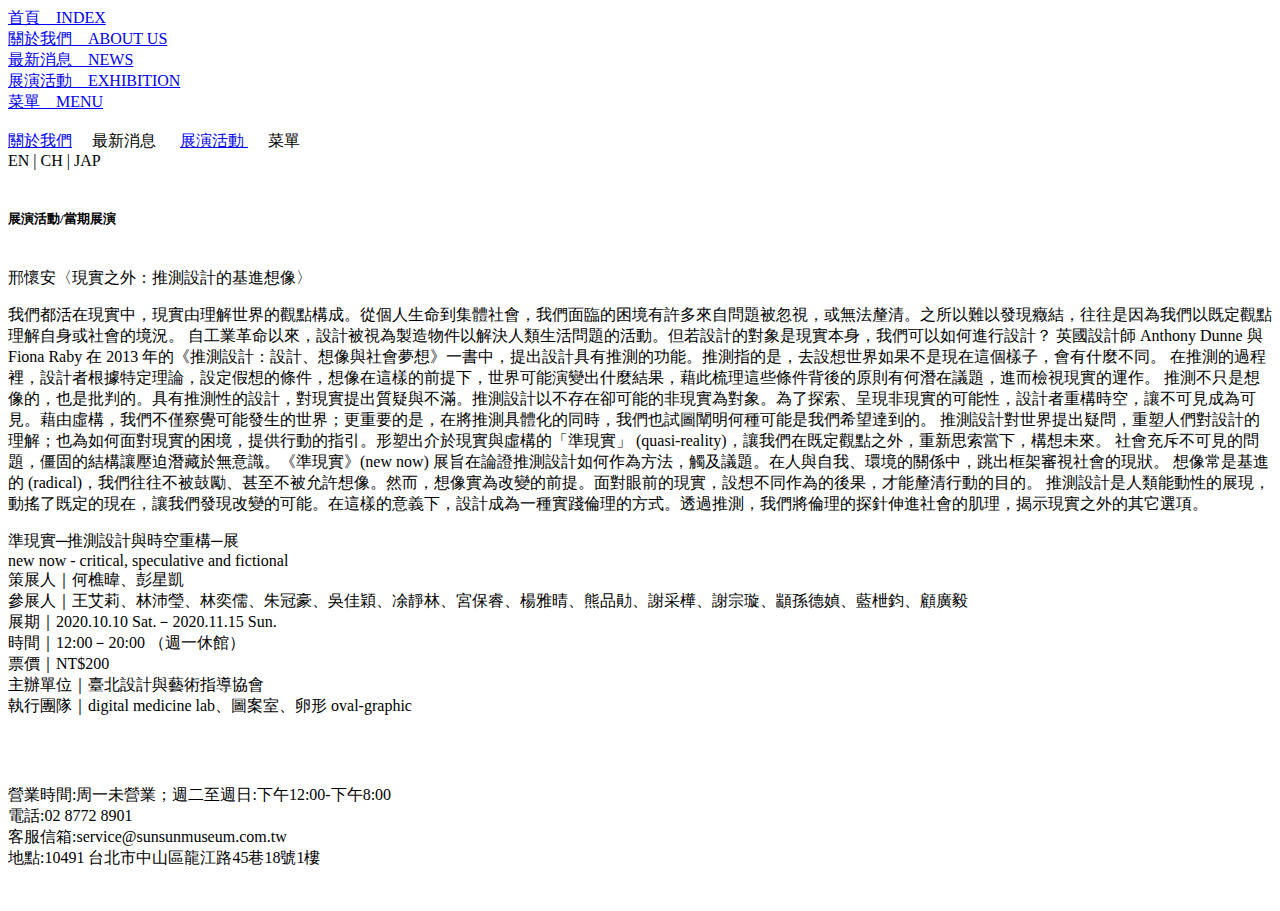
==== Sun-exhibition.html @ 6418f110 "Add files via upload" ====
<!DOCTYPE html>
<html lang="en">

<head>
    <meta charset="UTF-8">
    <title>Document</title>
    <link href="https://fonts.googleapis.com/css2?family=Noto+Sans+TC:wght@300;500&display=swap" rel="stylesheet">
    <link href="https://cdn.jsdelivr.net/npm/bootstrap@5.0.0-beta3/dist/css/bootstrap.min.css" rel="stylesheet" integrity="sha384-eOJMYsd53ii+scO/bJGFsiCZc+5NDVN2yr8+0RDqr0Ql0h+rP48ckxlpbzKgwra6" crossorigin="anonymous">
    <link rel="stylesheet" href="exhibition-style.css">
    <meta name="viewport" content="width=device-width, initial-scale=1.0">
    <link rel="stylesheet" media="screen and (max-width: 480px)" href="exhibition480px.css">
</head>

<body>
   <!--  480漢堡-->
    <div class="menu-btn">
        <span></span>
        <span></span>
        <span></span>
    </div>

    <div class="menu-box">
       <a href="index.html">首頁&emsp;INDEX</a><br>
        <a href="Sun-about%20us.html">關於我們&emsp;ABOUT US</a><br>
        <a href="#">最新消息&emsp;NEWS</a><br>
        <a href="Sun-exhibition.html">展演活動&emsp;EXHIBITION</a><br>
        <a href="#">菜單&emsp;MENU</a><br>
    </div>
    <!--  480漢堡-->
    <!-- header -->
    <div class="header">
        <div class="container no-gutters px-0">
            <div class="row">
                <div class="col-3">
                    <a href="index.html"><img src="logo.png" height="50px" alt=""></a>
                </div>
                <div class="col-5 fs-4">
                    <a href="Sun-about%20us.html">關於我們</a> &emsp;最新消息 &emsp; <a href="Sun-exhibition.html">展演活動 </a>&emsp; 菜單
                </div>
                <div class="col-2 fs-5">
                    EN | CH | JAP
                </div>
                <div class="col-1">
                    <a href="https://www.instagram.com/sunsunmuseum/"><img src="instagram.png" alt=""></a>
                    <a href="https://www.facebook.com/sunsunmuseum/"><img src="favebook.png" alt=""></a>
                </div>
            </div>
        </div>
    </div>
    <!-- header -->
    <h5 class="soyn">展演活動/當期展演</h5>
    <div class="critial">
        <img class="critical" src="%E7%B6%B2%E7%AB%99%E6%9C%9F%E4%B8%AD/1209.jpg" alt="" width="1000px">
    </div>
    <div class="content">
        <div class="ppp">
        邢懷安〈現實之外：推測設計的基進想像〉
        </div>
        <p>我們都活在現實中，現實由理解世界的觀點構成。從個人生命到集體社會，我們面臨的困境有許多來自問題被忽視，或無法釐清。之所以難以發現癥結，往往是因為我們以既定觀點理解自身或社會的境況。
        自工業革命以來，設計被視為製造物件以解決人類生活問題的活動。但若設計的對象是現實本身，我們可以如何進行設計？
        英國設計師 Anthony Dunne 與 Fiona Raby 在 2013 年的《推測設計：設計、想像與社會夢想》一書中，提出設計具有推測的功能。推測指的是，去設想世界如果不是現在這個樣子，會有什麼不同。
        在推測的過程裡，設計者根據特定理論，設定假想的條件，想像在這樣的前提下，世界可能演變出什麼結果，藉此梳理這些條件背後的原則有何潛在議題，進而檢視現實的運作。
        推測不只是想像的，也是批判的。具有推測性的設計，對現實提出質疑與不滿。推測設計以不存在卻可能的非現實為對象。為了探索、呈現非現實的可能性，設計者重構時空，讓不可見成為可見。藉由虛構，我們不僅察覺可能發生的世界；更重要的是，在將推測具體化的同時，我們也試圖闡明何種可能是我們希望達到的。
        推測設計對世界提出疑問，重塑人們對設計的理解；也為如何面對現實的困境，提供行動的指引。形塑出介於現實與虛構的「準現實」 (quasi-reality)，讓我們在既定觀點之外，重新思索當下，構想未來。
        社會充斥不可見的問題，僵固的結構讓壓迫潛藏於無意識。《準現實》(new now) 展旨在論證推測設計如何作為方法，觸及議題。在人與自我、環境的關係中，跳出框架審視社會的現狀。
        想像常是基進的 (radical)，我們往往不被鼓勵、甚至不被允許想像。然而，想像實為改變的前提。面對眼前的現實，設想不同作為的後果，才能釐清行動的目的。
        推測設計是人類能動性的展現，動搖了既定的現在，讓我們發現改變的可能。在這樣的意義下，設計成為一種實踐倫理的方式。透過推測，我們將倫理的探針伸進社會的肌理，揭示現實之外的其它選項。</p>
    </div>
    
    <div class="imformation">
        <p>準現實─推測設計與時空重構─展<br>
        new now - critical, speculative and fictional <br>
        策展人｜何樵暐、彭星凱<br>
        參展人｜王艾莉、林沛瑩、林奕儒、朱冠豪、吳佳穎、凃靜林、宮保睿、楊雅晴、熊品勛、謝采樺、謝宗璇、顓孫德媜、藍枻鈞、顧廣毅<br>
        展期｜2020.10.10 Sat.－2020.11.15 Sun. <br>
        時間｜12:00－20:00 （週一休館）<br>
        票價｜NT$200 <br>
        主辦單位｜臺北設計與藝術指導協會 <br>
        執行團隊｜digital medicine lab、圖案室、卵形 oval-graphic</p>
    </div>
    
        
        <!--    img區-->
    <div class="col-12 mt-3">
        <img src="%E7%B6%B2%E7%AB%99%E6%9C%9F%E4%B8%AD/900.jpg" height="400px" alt="">
        <img src="%E7%B6%B2%E7%AB%99%E6%9C%9F%E4%B8%AD/9001.jpg" height="400px" alt="">
    </div>
    <div class="col-12">
        <img src="%E7%B6%B2%E7%AB%99%E6%9C%9F%E4%B8%AD/9002.jpg" height="400px" alt="">
        <img src="%E7%B6%B2%E7%AB%99%E6%9C%9F%E4%B8%AD/9003.jpg" height="400px" alt="">
    </div>
    <!--    img區-->
    <div class="alert alert-success text-white bg-secondary
" role="alert">
        <p>營業時間:周一未營業；週二至週日:下午12:00-下午8:00<br>電話:02 8772 8901 <br>客服信箱:service@sunsunmuseum.com.tw <br>地點:10491 台北市中山區龍江路45巷18號1樓</p>
    </div>
    <div class="top">
        <a href="#top">
            <img src="top.png" alt="">
        </a>
    </div>
    
    <!--bootstrap-->
    <script src="https://cdn.jsdelivr.net/npm/bootstrap@5.0.0-beta3/dist/js/bootstrap.bundle.min.js" integrity="sha384-JEW9xMcG8R+pH31jmWH6WWP0WintQrMb4s7ZOdauHnUtxwoG2vI5DkLtS3qm9Ekf" crossorigin="anonymous"></script>
    <!--bootstrap-->
    <!--    jquary-->
    <script src="https://code.jquery.com/jquery-3.6.0.js" integrity="sha256-H+K7U5CnXl1h5ywQfKtSj8PCmoN9aaq30gDh27Xc0jk=" crossorigin="anonymous"></script>
    <script>
        $(".menu-btn").click(function() {
            $(".menu-box").toggleClass("active");
            $(this).toggleClass("active");
        });

    </script>
    <!--    jquary-->
</body>

</html>
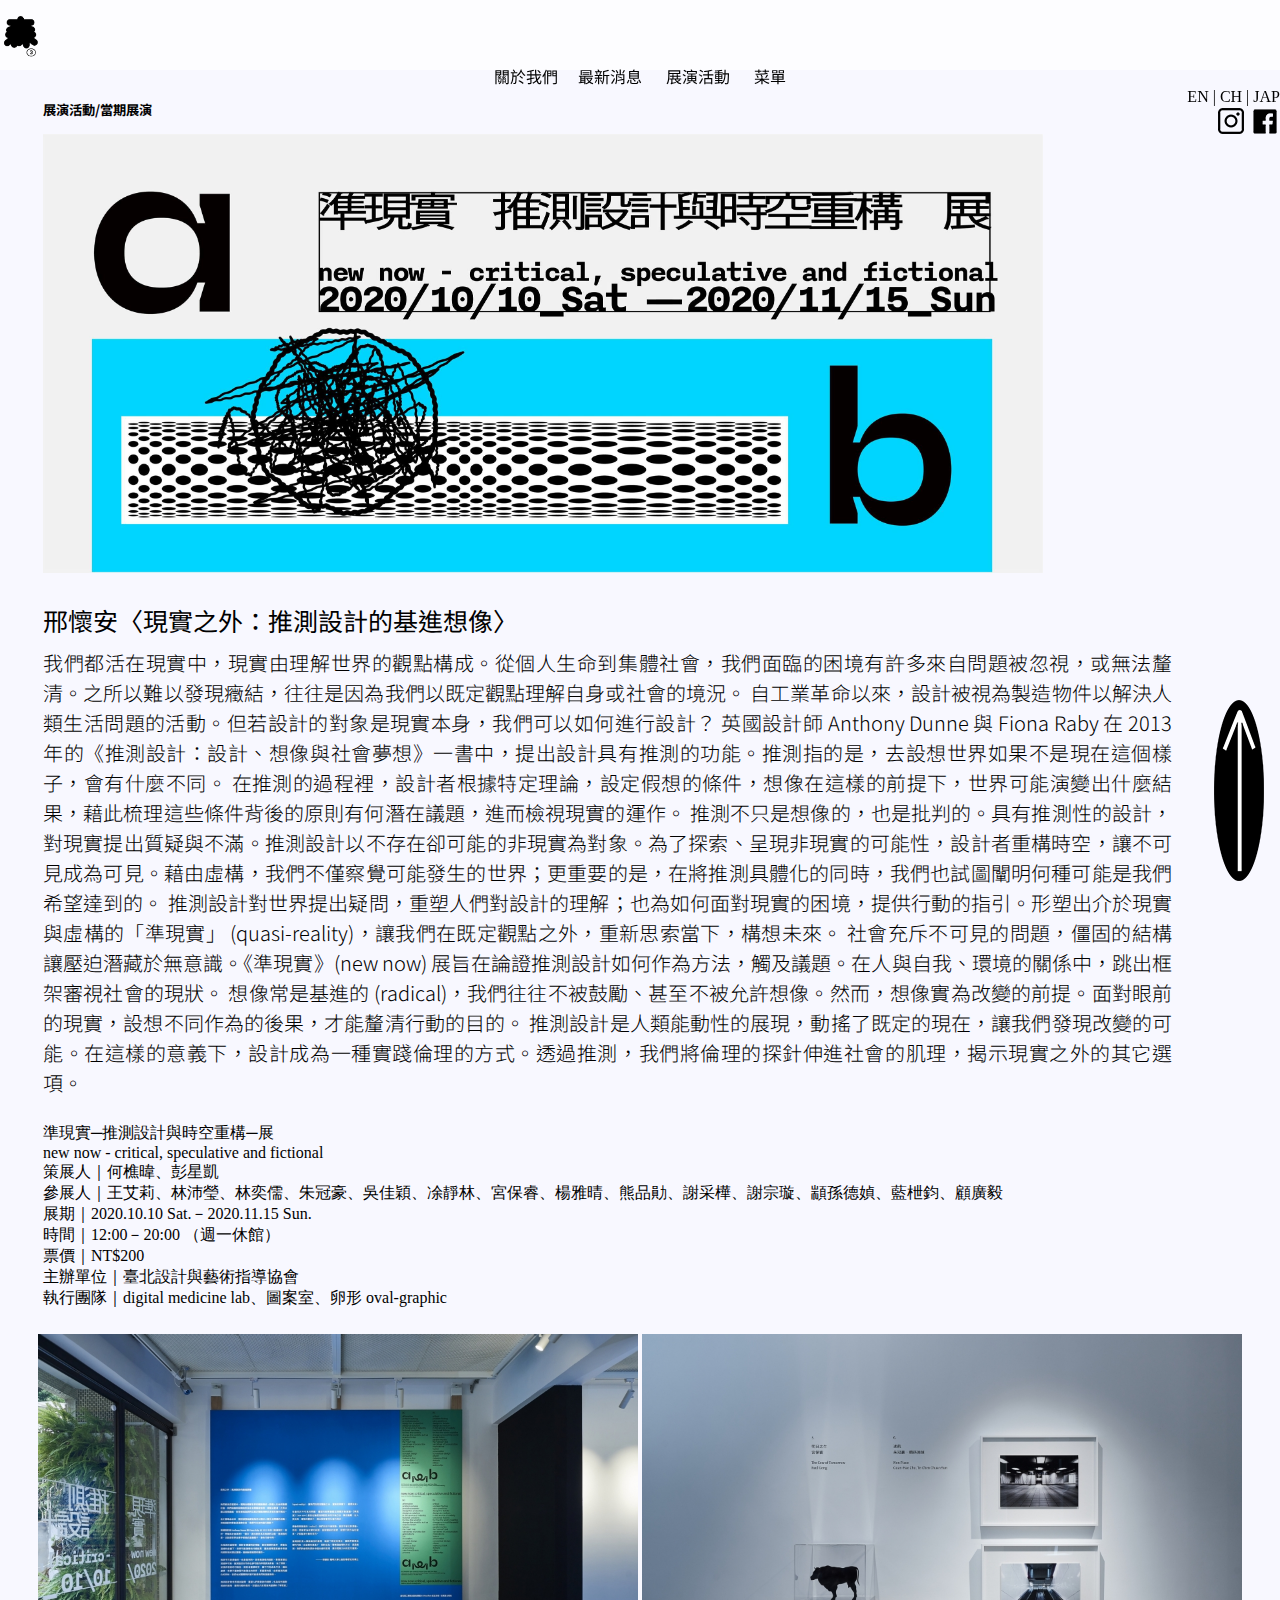
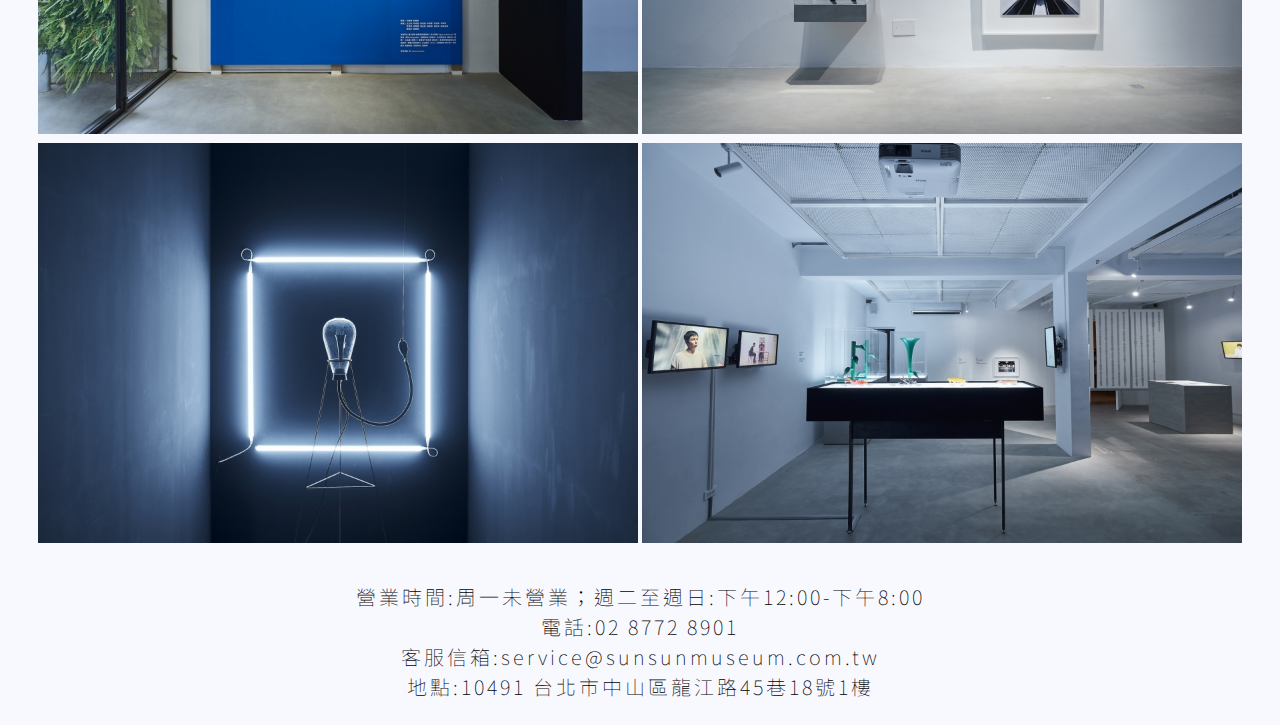
==== commit ff7a33b4: "Add files via upload" ====
--- a/Sun-exhibition.html
+++ b/Sun-exhibition.html
@@ -50,7 +50,7 @@
     <!-- header -->
     <h5 class="soyn">展演活動/當期展演</h5>
     <div class="critial">
-        <img class="critical" src="%E7%B6%B2%E7%AB%99%E6%9C%9F%E4%B8%AD/1209.jpg" alt="" width="1000px">
+        <img class="critical" src="1209.jpg" alt="" width="1000px">
     </div>
     <div class="content">
         <div class="ppp">
@@ -82,12 +82,12 @@
         
         <!--    img區-->
     <div class="col-12 mt-3">
-        <img src="%E7%B6%B2%E7%AB%99%E6%9C%9F%E4%B8%AD/900.jpg" height="400px" alt="">
-        <img src="%E7%B6%B2%E7%AB%99%E6%9C%9F%E4%B8%AD/9001.jpg" height="400px" alt="">
+        <img src="900.jpg" height="400px" alt="">
+        <img src="9001.jpg" height="400px" alt="">
     </div>
     <div class="col-12">
-        <img src="%E7%B6%B2%E7%AB%99%E6%9C%9F%E4%B8%AD/9002.jpg" height="400px" alt="">
-        <img src="%E7%B6%B2%E7%AB%99%E6%9C%9F%E4%B8%AD/9003.jpg" height="400px" alt="">
+        <img src="9002.jpg" height="400px" alt="">
+        <img src="9003.jpg" height="400px" alt="">
     </div>
     <!--    img區-->
     <div class="alert alert-success text-white bg-secondary
--- a/exhibition-style.css
+++ b/exhibition-style.css
@@ -0,0 +1,133 @@
+body {
+    background-color: ghostwhite;
+}
+
+/* <!-- header --> */
+.header {
+    background: rgba(255, 255, 255, .75);
+    width: 100%;
+    position: fixed;
+    top: 0px;
+    left: 0px;
+    height: 70px;
+    z-index: 1000;
+}
+
+.col-logo {
+    width: 200px;
+    height: 200px;
+    overflow: hidden;
+}
+
+.col-logo img {
+    max-height: 100%;
+    width: auto;
+    position: relative;
+    left: 50%;
+    transform: translateX(-50%);
+}
+.row {
+    align-items: center;
+    margin-top: 10px;
+}
+.col-5 {
+    font-family: 'Noto Sans TC', sans-serif;
+    text-align: center;
+}
+.col-5 a {
+    text-decoration: none;
+    color: black;
+    transition: all 0.5s;
+}
+.col-5 a:hover {
+    color: white;
+    background-color: black;
+    padding: 18px 10px;
+}
+.col-1 {
+    text-align: right;
+}
+.col-2 {
+    text-align: right;
+}
+/* <!-- header --> */
+.critial img {
+    margin: auto 35px;
+}
+.content p {
+    font-size: 20px;
+    margin: 25px 35px;
+    margin-right: 100px;
+    font-family: 'Noto Sans TC', sans-serif;
+    font-weight: 300;
+    margin-top: 10px;
+    text-align: justify;
+    line-height: 1.5;
+}
+.ppp {
+    font-size: 25px;
+    margin: 25px 35px;
+    font-family: 'Noto Sans TC', sans-serif;
+    font-weight: 400;
+    margin-bottom: 10px;
+}
+.imformation p {
+    margin: 25px 35px;
+}
+.soyn {
+    margin-top: 100px;
+    margin-left: 35px;
+    margin-bottom: 15px;
+    font-family: 'Noto Sans TC', sans-serif;
+}
+.col-12 {
+    text-align: center;
+    margin: 5px;
+    z-index: 1;
+}
+.col-12 img {
+    transform-style: preserve-3d;
+    transition-duration: 0.5s;
+}
+
+.col-12 img:hover {
+    height: 500px;
+}
+.alert {
+    margin: 14px 0px 0px 0px;
+    border-radius: 0;
+    border-color: white;
+}
+
+.alert p {
+    margin-bottom: 0;
+    font-size: 20px;
+    line-height: 1.5;
+    font-family: 'Noto Sans TC', sans-serif;
+    font-weight: lighter;
+    letter-spacing: 3px;
+    text-align: center;
+    padding: 15px;
+}
+.top {
+    width: 60px;
+    height: 170px;
+    text-align: center;
+    padding-top: 20px;
+    box-sizing: border-box;
+    position: fixed;
+    bottom: 50px;
+    right: 11px;
+}
+.top img:hover {
+    height: 200px;
+}
+
+@media screen and (min-width: 480px) {
+    .menu-btn {
+        display: none;
+    }
+    .menu-box {
+        display: none;
+    }   
+}--- a/exhibition480px.css
+++ b/exhibition480px.css
@@ -0,0 +1,108 @@
+.header {
+    display: none;
+}
+.menu-btn {
+	width: 64px;
+	height: 64px;
+	background: #ffffff;
+	position: fixed;
+	top: 15px;
+	right: 152px;
+	z-index: 999;
+	padding-top: 7px;
+	box-sizing: border-box;
+	cursor:pointer;
+}
+.menu-btn span {
+	width: 60%;
+	height: 3px;
+	background: #000000;
+	display: block;
+	margin: 10px auto;
+    transition: all .3s;
+}
+
+.menu-box {
+	width: 100%;
+	height: 100vh;
+	background: #000;
+	position: fixed;
+	top: 0;
+	right: -100%;
+	padding: 120px 30px;
+	box-sizing: border-box;
+	transition: all .3s;
+    text-align: center;
+    z-index: 100;
+}
+.menu-box a {
+	color: #fff;
+	font-size: 25px;
+	font-family: sans-serif;
+	line-height: 3.5;
+}
+
+.menu-box.active {
+	right: 0!important;
+}
+.menu-btn.active {
+    background: red;
+}
+.menu-btn.active span:first-child{
+    transform: rotate(45deg) translate(10px,9px);
+}
+.menu-btn.active span:last-child {
+    transform: rotate(-45deg) translate(10px,-6px);
+}
+.menu-btn.active span:nth-child(2) {
+    opacity: 0;
+}
+.critial img {
+    width: 100%;
+    height: auto;
+    background-size: cover;
+    margin: auto;
+}
+
+.top {
+    display: none;
+}
+.content {
+    width: 100%;
+}
+.content p {
+    font-size: 11px;
+    line-height: 1.5;
+    margin: 25px 35px;
+    font-family: 'Noto Sans TC', sans-serif;
+    font-weight: 300;
+    margin-top: 10px;
+}
+
+.ppp {
+    font-size: 15px;
+    margin: 10px 35px;
+    font-family: 'Noto Sans TC', sans-serif;
+    font-weight: 400;
+    margin-bottom: 10px;
+}
+.imformation p {
+    font-size: 13px;
+    margin: 25px 35px;
+}
+.col-12 {
+  margin: 0px;
+}
+.col-12 img {
+    width: 100%;
+    height: auto;
+    background-size: cover;
+}
+.alert p {
+    font-size: 14px;
+}
+
+.soyn {
+    font-size: 13px;
+    margin-bottom: 10px;
+}